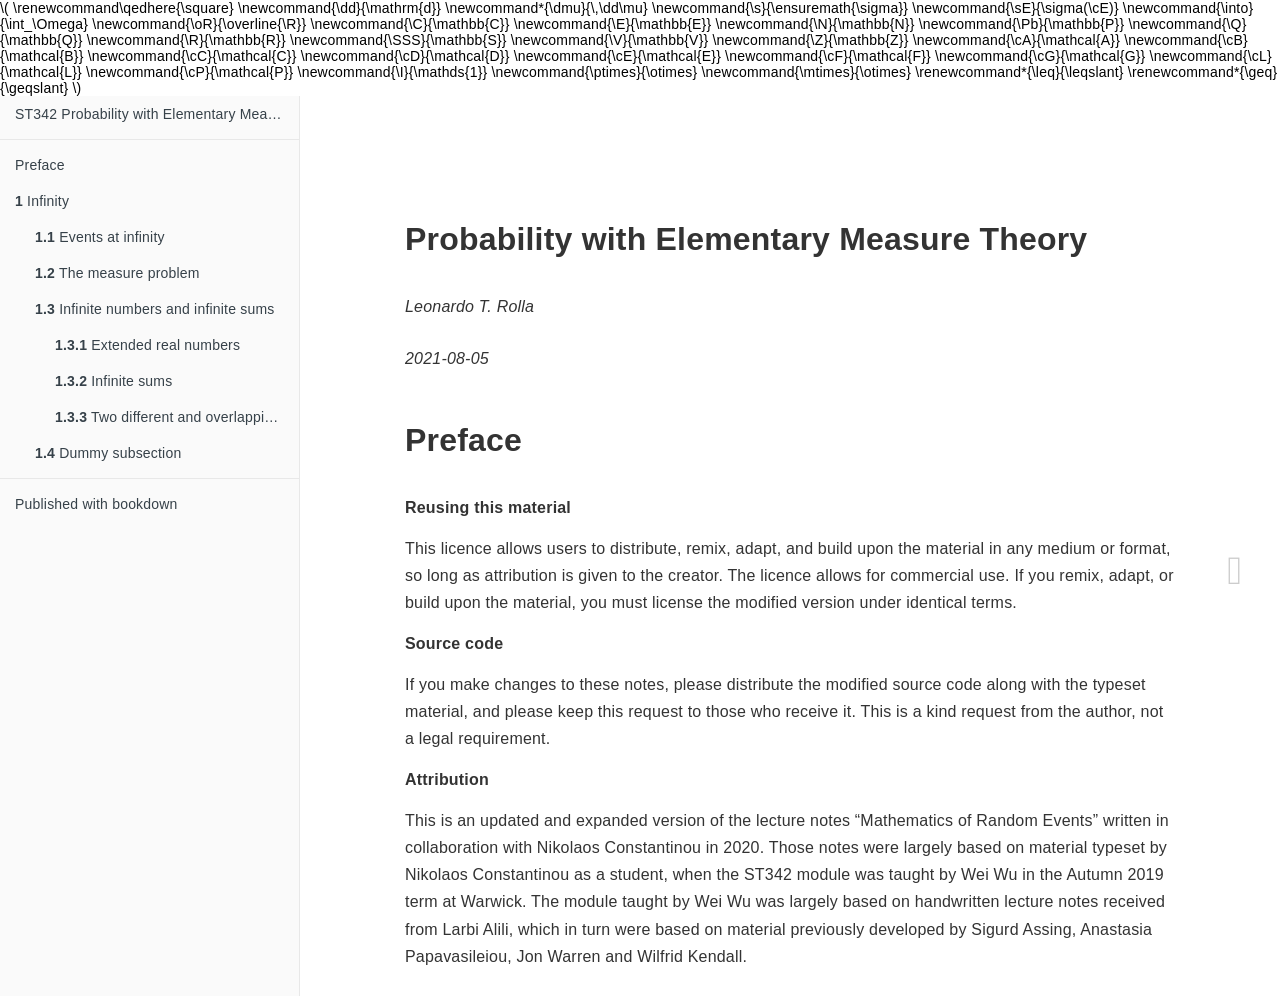
==== _book/index.html @ de6ad278 "Add pdf rendering and dummy reference section" ====
<!DOCTYPE html>
<html lang="" xml:lang="">
<head>

  <meta charset="utf-8" />
  <meta http-equiv="X-UA-Compatible" content="IE=edge" />
  <title>Probability with Elementary Measure Theory</title>
  <meta name="description" content="These are the lecture notes for the ST342 Mathematics of Random Events module taught at the University of Warwick in the academic year of 2021/2022." />
  <meta name="generator" content="bookdown 0.22.17 and GitBook 2.6.7" />

  <meta property="og:title" content="Probability with Elementary Measure Theory" />
  <meta property="og:type" content="book" />
  
  
  <meta property="og:description" content="These are the lecture notes for the ST342 Mathematics of Random Events module taught at the University of Warwick in the academic year of 2021/2022." />
  <meta name="github-repo" content="rstudio/bookdown-demo" />

  <meta name="twitter:card" content="summary" />
  <meta name="twitter:title" content="Probability with Elementary Measure Theory" />
  
  <meta name="twitter:description" content="These are the lecture notes for the ST342 Mathematics of Random Events module taught at the University of Warwick in the academic year of 2021/2022." />
  

<meta name="author" content="Leonardo T. Rolla" />


<meta name="date" content="2021-08-05" />

  <meta name="viewport" content="width=device-width, initial-scale=1" />
  <meta name="apple-mobile-web-app-capable" content="yes" />
  <meta name="apple-mobile-web-app-status-bar-style" content="black" />
  
  

<link rel="next" href="sec-intro.html"/>
<script src="libs/header-attrs-2.9/header-attrs.js"></script>
<script src="libs/jquery-3.6.0/jquery-3.6.0.min.js"></script>
<link href="libs/gitbook-2.6.7/css/style.css" rel="stylesheet" />
<link href="libs/gitbook-2.6.7/css/plugin-table.css" rel="stylesheet" />
<link href="libs/gitbook-2.6.7/css/plugin-bookdown.css" rel="stylesheet" />
<link href="libs/gitbook-2.6.7/css/plugin-highlight.css" rel="stylesheet" />
<link href="libs/gitbook-2.6.7/css/plugin-search.css" rel="stylesheet" />
<link href="libs/gitbook-2.6.7/css/plugin-fontsettings.css" rel="stylesheet" />
<link href="libs/gitbook-2.6.7/css/plugin-clipboard.css" rel="stylesheet" />









<link href="libs/anchor-sections-1.0.1/anchor-sections.css" rel="stylesheet" />
<script src="libs/anchor-sections-1.0.1/anchor-sections.js"></script>
<span class="math inline">
\(
\renewcommand\qedhere{\square}

\newcommand{\dd}{\mathrm{d}}
\newcommand*{\dmu}{\,\dd\mu}
\newcommand{\s}{\ensuremath{\sigma}}
\newcommand{\sE}{\sigma(\cE)}
\newcommand{\into}{\int_\Omega}
\newcommand{\oR}{\overline{\R}}

\newcommand{\C}{\mathbb{C}}
\newcommand{\E}{\mathbb{E}}
\newcommand{\N}{\mathbb{N}}
\newcommand{\Pb}{\mathbb{P}}
\newcommand{\Q}{\mathbb{Q}}
\newcommand{\R}{\mathbb{R}}
\newcommand{\SSS}{\mathbb{S}}
\newcommand{\V}{\mathbb{V}}
\newcommand{\Z}{\mathbb{Z}}

\newcommand{\cA}{\mathcal{A}}
\newcommand{\cB}{\mathcal{B}}
\newcommand{\cC}{\mathcal{C}}
\newcommand{\cD}{\mathcal{D}}
\newcommand{\cE}{\mathcal{E}}
\newcommand{\cF}{\mathcal{F}}
\newcommand{\cG}{\mathcal{G}}
\newcommand{\cL}{\mathcal{L}}
\newcommand{\cP}{\mathcal{P}}

\newcommand{\I}{\mathds{1}}

\newcommand{\ptimes}{\otimes}
\newcommand{\mtimes}{\otimes}

\renewcommand*{\leq}{\leqslant}
\renewcommand*{\geq}{\geqslant}
\)
</span>




<link rel="stylesheet" href="style.css" type="text/css" />
</head>

<body>



  <div class="book without-animation with-summary font-size-2 font-family-1" data-basepath=".">

    <div class="book-summary">
      <nav role="navigation">

<ul class="summary">
<li><a >ST342 Probability with Elementary Measure Theory</a></li>

<li class="divider"></li>
<li class="chapter" data-level="" data-path="index.html"><a href="index.html"><i class="fa fa-check"></i>Preface</a></li>
<li class="chapter" data-level="1" data-path="sec-intro.html"><a href="sec-intro.html"><i class="fa fa-check"></i><b>1</b> Infinity</a>
<ul>
<li class="chapter" data-level="1.1" data-path="sec-intro.html"><a href="sec-intro.html#sub:eventsinfty"><i class="fa fa-check"></i><b>1.1</b> Events at infinity</a></li>
<li class="chapter" data-level="1.2" data-path="sec-intro.html"><a href="sec-intro.html#sub:measureproblem"><i class="fa fa-check"></i><b>1.2</b> The measure problem</a></li>
<li class="chapter" data-level="1.3" data-path="sec-intro.html"><a href="sec-intro.html#sub:infinitenumbers"><i class="fa fa-check"></i><b>1.3</b> Infinite numbers and infinite sums</a>
<ul>
<li class="chapter" data-level="1.3.1" data-path="sec-intro.html"><a href="sec-intro.html#subsub:extended"><i class="fa fa-check"></i><b>1.3.1</b> Extended real numbers</a></li>
<li class="chapter" data-level="1.3.2" data-path="sec-intro.html"><a href="sec-intro.html#infinite-sums"><i class="fa fa-check"></i><b>1.3.2</b> Infinite sums</a></li>
<li class="chapter" data-level="1.3.3" data-path="sec-intro.html"><a href="sec-intro.html#two-different-and-overlapping-theories"><i class="fa fa-check"></i><b>1.3.3</b> Two different and overlapping theories</a></li>
</ul></li>
<li class="chapter" data-level="1.4" data-path="sec-intro.html"><a href="sec-intro.html#sub:dummy"><i class="fa fa-check"></i><b>1.4</b> Dummy subsection</a></li>
</ul></li>
<li class="divider"></li>
<li><a href="https://github.com/rstudio/bookdown" target="blank">Published with bookdown</a></li>

</ul>

      </nav>
    </div>

    <div class="book-body">
      <div class="body-inner">
        <div class="book-header" role="navigation">
          <h1>
            <i class="fa fa-circle-o-notch fa-spin"></i><a href="./">Probability with Elementary Measure Theory</a>
          </h1>
        </div>

        <div class="page-wrapper" tabindex="-1" role="main">
          <div class="page-inner">

            <section class="normal" id="section-">
<div id="header">
<h1 class="title">Probability with Elementary Measure Theory</h1>
<p class="author"><em>Leonardo T. Rolla</em></p>
<p class="date" style="margin-top: 1.5em;"><em>2021-08-05</em></p>
</div>
<div id="preface" class="section level1 unnumbered">
<h1>Preface</h1>
<p><strong>Reusing this material</strong></p>
<p>This licence allows users to distribute, remix, adapt, and build upon
the material in any medium or format, so long as attribution is given to
the creator. The licence allows for commercial use. If you remix, adapt,
or build upon the material, you must license the modified version under
identical terms.</p>
<p><strong>Source code</strong></p>
<p>If you make changes to these notes, please distribute the modified
source code along with the typeset material, and please keep this
request to those who receive it. This is a kind request from the author,
not a legal requirement.</p>
<p><strong>Attribution</strong></p>
<p>This is an updated and expanded version of the lecture notes
“Mathematics of Random Events” written in collaboration with Nikolaos
Constantinou in 2020. Those notes were largely based on material typeset
by Nikolaos Constantinou as a student, when the ST342 module was taught
by Wei Wu in the Autumn 2019 term at Warwick. The module taught by Wei
Wu was largely based on handwritten lecture notes received from Larbi
Alili, which in turn were based on material previously developed by
Sigurd Assing, Anastasia Papavasileiou, Jon Warren and Wilfrid Kendall.</p>

</div>
            </section>

          </div>
        </div>
      </div>

<a href="sec-intro.html" class="navigation navigation-next navigation-unique" aria-label="Next page"><i class="fa fa-angle-right"></i></a>
    </div>
  </div>
<script src="libs/gitbook-2.6.7/js/app.min.js"></script>
<script src="libs/gitbook-2.6.7/js/lunr.js"></script>
<script src="libs/gitbook-2.6.7/js/clipboard.min.js"></script>
<script src="libs/gitbook-2.6.7/js/plugin-search.js"></script>
<script src="libs/gitbook-2.6.7/js/plugin-sharing.js"></script>
<script src="libs/gitbook-2.6.7/js/plugin-fontsettings.js"></script>
<script src="libs/gitbook-2.6.7/js/plugin-bookdown.js"></script>
<script src="libs/gitbook-2.6.7/js/jquery.highlight.js"></script>
<script src="libs/gitbook-2.6.7/js/plugin-clipboard.js"></script>
<script>
gitbook.require(["gitbook"], function(gitbook) {
gitbook.start({
"sharing": {
"github": false,
"facebook": true,
"twitter": true,
"linkedin": false,
"weibo": false,
"instapaper": false,
"vk": false,
"whatsapp": false,
"all": ["facebook", "twitter", "linkedin", "weibo", "instapaper"]
},
"fontsettings": {
"theme": "white",
"family": "sans",
"size": 2
},
"edit": {
"link": null,
"text": null
},
"history": {
"link": null,
"text": null
},
"view": {
"link": null,
"text": null
},
"download": ["ST342-bookdown.pdf", "ST342-bookdown.epub"],
"search": {
"engine": "lunr",
"options": null
},
"toc": {
"collapse": "subsection"
}
});
});
</script>

<!-- dynamically load mathjax for compatibility with self-contained -->
<script>
  (function () {
    var script = document.createElement("script");
    script.type = "text/javascript";
    var src = "true";
    if (src === "" || src === "true") src = "https://mathjax.rstudio.com/latest/MathJax.js?config=TeX-MML-AM_CHTML";
    if (location.protocol !== "file:")
      if (/^https?:/.test(src))
        src = src.replace(/^https?:/, '');
    script.src = src;
    document.getElementsByTagName("head")[0].appendChild(script);
  })();
</script>
</body>

</html>
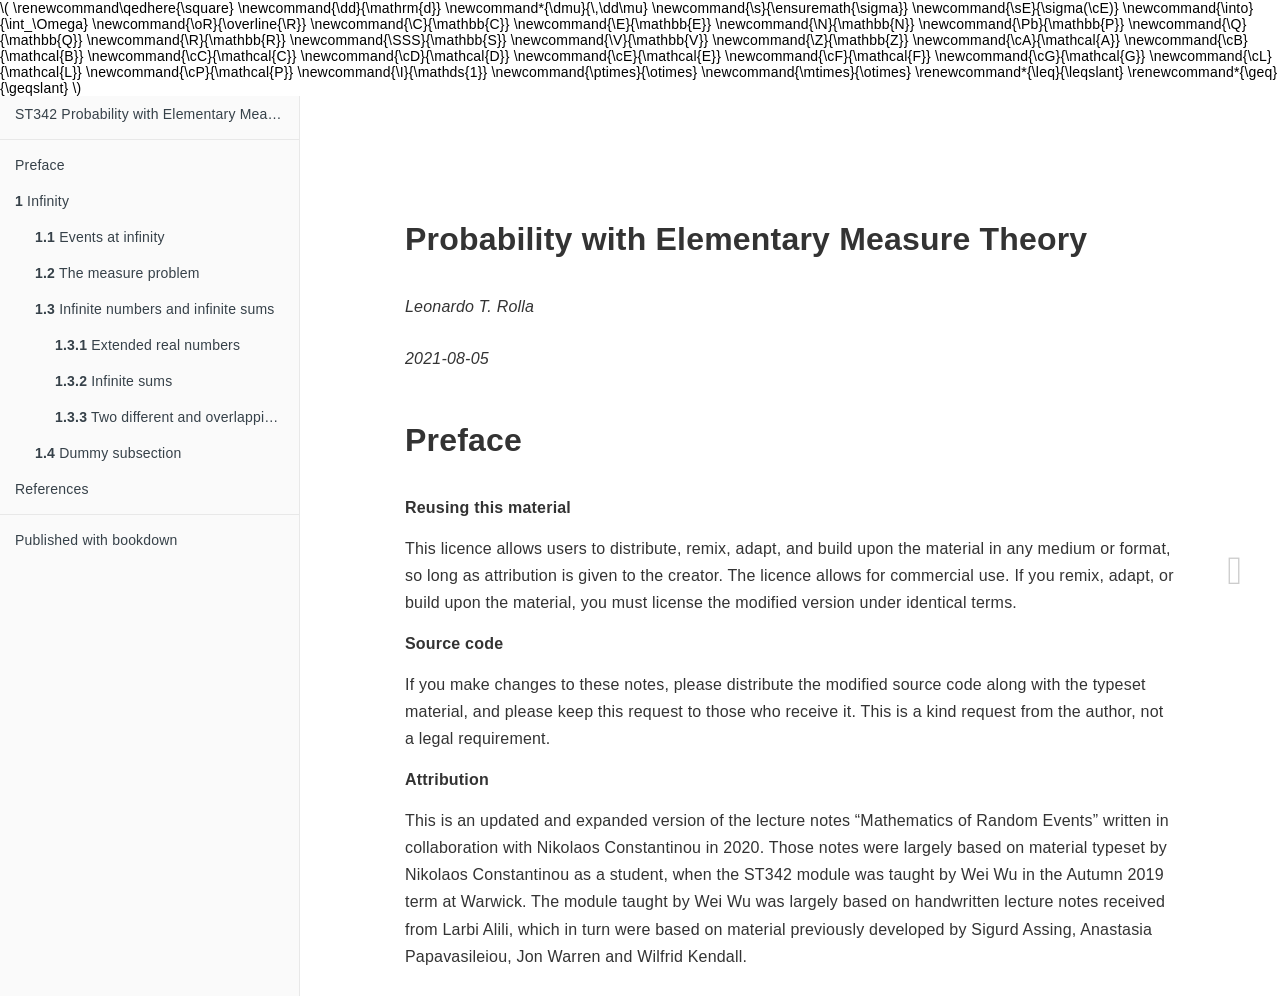
==== commit 83a029bf: "Add References" ====
--- a/_book/index.html
+++ b/_book/index.html
@@ -96,6 +96,28 @@
 
 
 
+<style type="text/css">
+/* Used with Pandoc 2.11+ new --citeproc when CSL is used */
+div.csl-bib-body { }
+div.csl-entry {
+  clear: both;
+}
+.hanging div.csl-entry {
+  margin-left:2em;
+  text-indent:-2em;
+}
+div.csl-left-margin {
+  min-width:2em;
+  float:left;
+}
+div.csl-right-inline {
+  margin-left:2em;
+  padding-left:1em;
+}
+div.csl-indent {
+  margin-left: 2em;
+}
+</style>
 
 <link rel="stylesheet" href="style.css" type="text/css" />
 </head>
@@ -126,6 +148,7 @@
 </ul></li>
 <li class="chapter" data-level="1.4" data-path="sec-intro.html"><a href="sec-intro.html#sub:dummy"><i class="fa fa-check"></i><b>1.4</b> Dummy subsection</a></li>
 </ul></li>
+<li class="chapter" data-level="" data-path="references.html"><a href="references.html"><i class="fa fa-check"></i>References</a></li>
 <li class="divider"></li>
 <li><a href="https://github.com/rstudio/bookdown" target="blank">Published with bookdown</a></li>
 
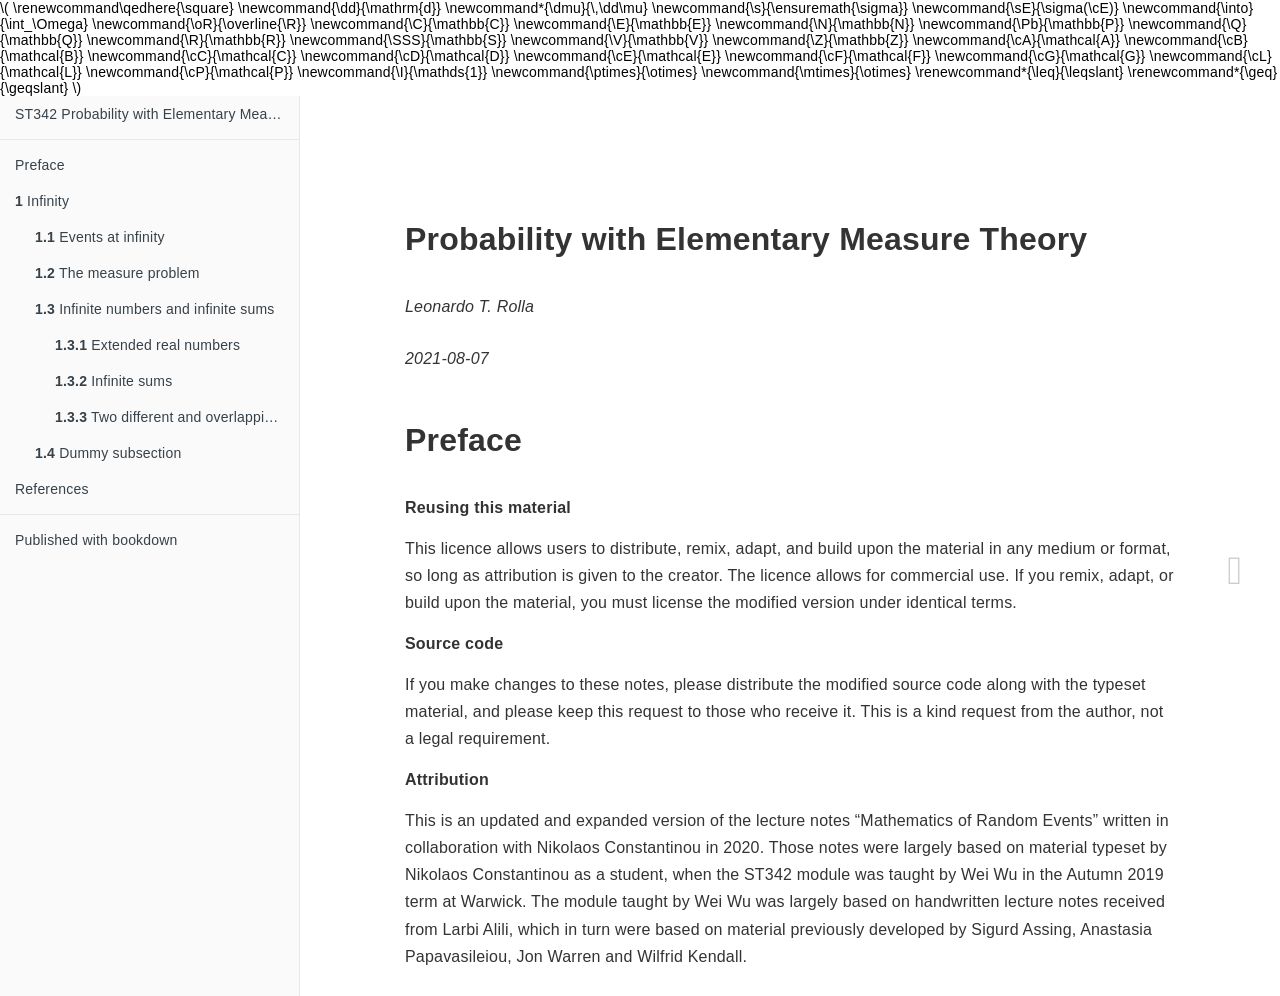
==== commit 0c367c86: "Change the look of mathbb in PDF, remove epub and bs4 version" ====
--- a/_book/index.html
+++ b/_book/index.html
@@ -24,7 +24,7 @@
 <meta name="author" content="Leonardo T. Rolla" />
 
 
-<meta name="date" content="2021-08-05" />
+<meta name="date" content="2021-08-07" />
 
   <meta name="viewport" content="width=device-width, initial-scale=1" />
   <meta name="apple-mobile-web-app-capable" content="yes" />
@@ -32,7 +32,7 @@
   
   
 
-<link rel="next" href="sec-intro.html"/>
+<link rel="next" href="1-sec-intro.html"/>
 <script src="libs/header-attrs-2.9/header-attrs.js"></script>
 <script src="libs/jquery-3.6.0/jquery-3.6.0.min.js"></script>
 <link href="libs/gitbook-2.6.7/css/style.css" rel="stylesheet" />
@@ -136,17 +136,17 @@
 
 <li class="divider"></li>
 <li class="chapter" data-level="" data-path="index.html"><a href="index.html"><i class="fa fa-check"></i>Preface</a></li>
-<li class="chapter" data-level="1" data-path="sec-intro.html"><a href="sec-intro.html"><i class="fa fa-check"></i><b>1</b> Infinity</a>
+<li class="chapter" data-level="1" data-path="1-sec-intro.html"><a href="1-sec-intro.html"><i class="fa fa-check"></i><b>1</b> Infinity</a>
 <ul>
-<li class="chapter" data-level="1.1" data-path="sec-intro.html"><a href="sec-intro.html#sub:eventsinfty"><i class="fa fa-check"></i><b>1.1</b> Events at infinity</a></li>
-<li class="chapter" data-level="1.2" data-path="sec-intro.html"><a href="sec-intro.html#sub:measureproblem"><i class="fa fa-check"></i><b>1.2</b> The measure problem</a></li>
-<li class="chapter" data-level="1.3" data-path="sec-intro.html"><a href="sec-intro.html#sub:infinitenumbers"><i class="fa fa-check"></i><b>1.3</b> Infinite numbers and infinite sums</a>
+<li class="chapter" data-level="1.1" data-path="1-sec-intro.html"><a href="1-sec-intro.html#sub:eventsinfty"><i class="fa fa-check"></i><b>1.1</b> Events at infinity</a></li>
+<li class="chapter" data-level="1.2" data-path="1-sec-intro.html"><a href="1-sec-intro.html#sub:measureproblem"><i class="fa fa-check"></i><b>1.2</b> The measure problem</a></li>
+<li class="chapter" data-level="1.3" data-path="1-sec-intro.html"><a href="1-sec-intro.html#sub:infinitenumbers"><i class="fa fa-check"></i><b>1.3</b> Infinite numbers and infinite sums</a>
 <ul>
-<li class="chapter" data-level="1.3.1" data-path="sec-intro.html"><a href="sec-intro.html#subsub:extended"><i class="fa fa-check"></i><b>1.3.1</b> Extended real numbers</a></li>
-<li class="chapter" data-level="1.3.2" data-path="sec-intro.html"><a href="sec-intro.html#infinite-sums"><i class="fa fa-check"></i><b>1.3.2</b> Infinite sums</a></li>
-<li class="chapter" data-level="1.3.3" data-path="sec-intro.html"><a href="sec-intro.html#two-different-and-overlapping-theories"><i class="fa fa-check"></i><b>1.3.3</b> Two different and overlapping theories</a></li>
+<li class="chapter" data-level="1.3.1" data-path="1-sec-intro.html"><a href="1-sec-intro.html#subsub:extended"><i class="fa fa-check"></i><b>1.3.1</b> Extended real numbers</a></li>
+<li class="chapter" data-level="1.3.2" data-path="1-sec-intro.html"><a href="1-sec-intro.html#infinite-sums"><i class="fa fa-check"></i><b>1.3.2</b> Infinite sums</a></li>
+<li class="chapter" data-level="1.3.3" data-path="1-sec-intro.html"><a href="1-sec-intro.html#two-different-and-overlapping-theories"><i class="fa fa-check"></i><b>1.3.3</b> Two different and overlapping theories</a></li>
 </ul></li>
-<li class="chapter" data-level="1.4" data-path="sec-intro.html"><a href="sec-intro.html#sub:dummy"><i class="fa fa-check"></i><b>1.4</b> Dummy subsection</a></li>
+<li class="chapter" data-level="1.4" data-path="1-sec-intro.html"><a href="1-sec-intro.html#sub:dummy"><i class="fa fa-check"></i><b>1.4</b> Dummy subsection</a></li>
 </ul></li>
 <li class="chapter" data-level="" data-path="references.html"><a href="references.html"><i class="fa fa-check"></i>References</a></li>
 <li class="divider"></li>
@@ -172,7 +172,7 @@
 <div id="header">
 <h1 class="title">Probability with Elementary Measure Theory</h1>
 <p class="author"><em>Leonardo T. Rolla</em></p>
-<p class="date" style="margin-top: 1.5em;"><em>2021-08-05</em></p>
+<p class="date" style="margin-top: 1.5em;"><em>2021-08-07</em></p>
 </div>
 <div id="preface" class="section level1 unnumbered">
 <h1>Preface</h1>
@@ -204,7 +204,7 @@
         </div>
       </div>
 
-<a href="sec-intro.html" class="navigation navigation-next navigation-unique" aria-label="Next page"><i class="fa fa-angle-right"></i></a>
+<a href="1-sec-intro.html" class="navigation navigation-next navigation-unique" aria-label="Next page"><i class="fa fa-angle-right"></i></a>
     </div>
   </div>
 <script src="libs/gitbook-2.6.7/js/app.min.js"></script>
@@ -247,7 +247,7 @@
 "link": null,
 "text": null
 },
-"download": ["ST342-bookdown.pdf", "ST342-bookdown.epub"],
+"download": ["ST342-bookdown.pdf"],
 "search": {
 "engine": "lunr",
 "options": null
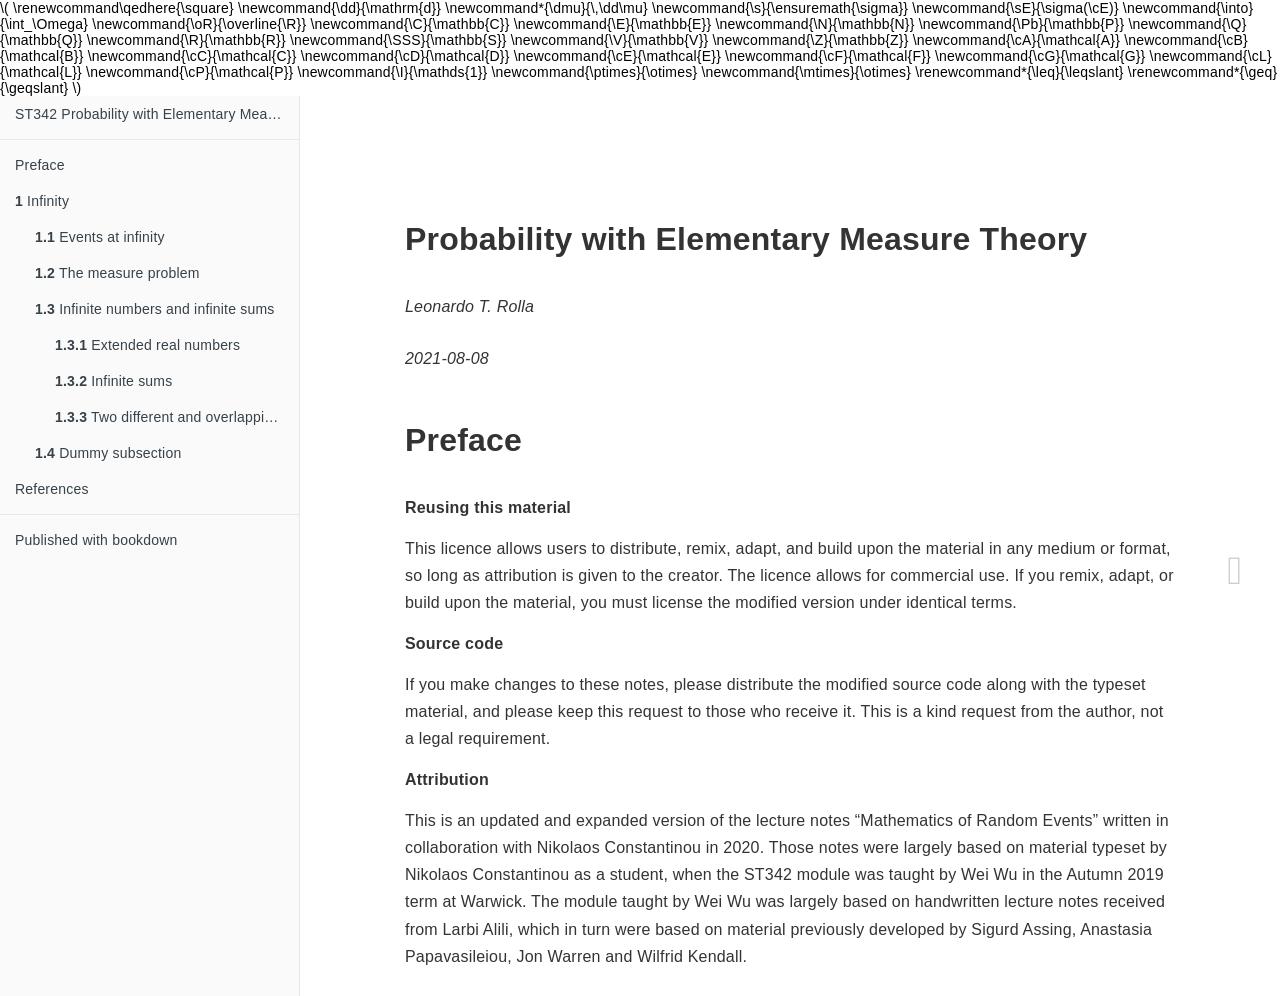
==== commit ee0b4203: "Change \C to \CC" ====
--- a/_book/index.html
+++ b/_book/index.html
@@ -24,7 +24,7 @@
 <meta name="author" content="Leonardo T. Rolla" />
 
 
-<meta name="date" content="2021-08-07" />
+<meta name="date" content="2021-08-08" />
 
   <meta name="viewport" content="width=device-width, initial-scale=1" />
   <meta name="apple-mobile-web-app-capable" content="yes" />
@@ -172,7 +172,7 @@
 <div id="header">
 <h1 class="title">Probability with Elementary Measure Theory</h1>
 <p class="author"><em>Leonardo T. Rolla</em></p>
-<p class="date" style="margin-top: 1.5em;"><em>2021-08-07</em></p>
+<p class="date" style="margin-top: 1.5em;"><em>2021-08-08</em></p>
 </div>
 <div id="preface" class="section level1 unnumbered">
 <h1>Preface</h1>
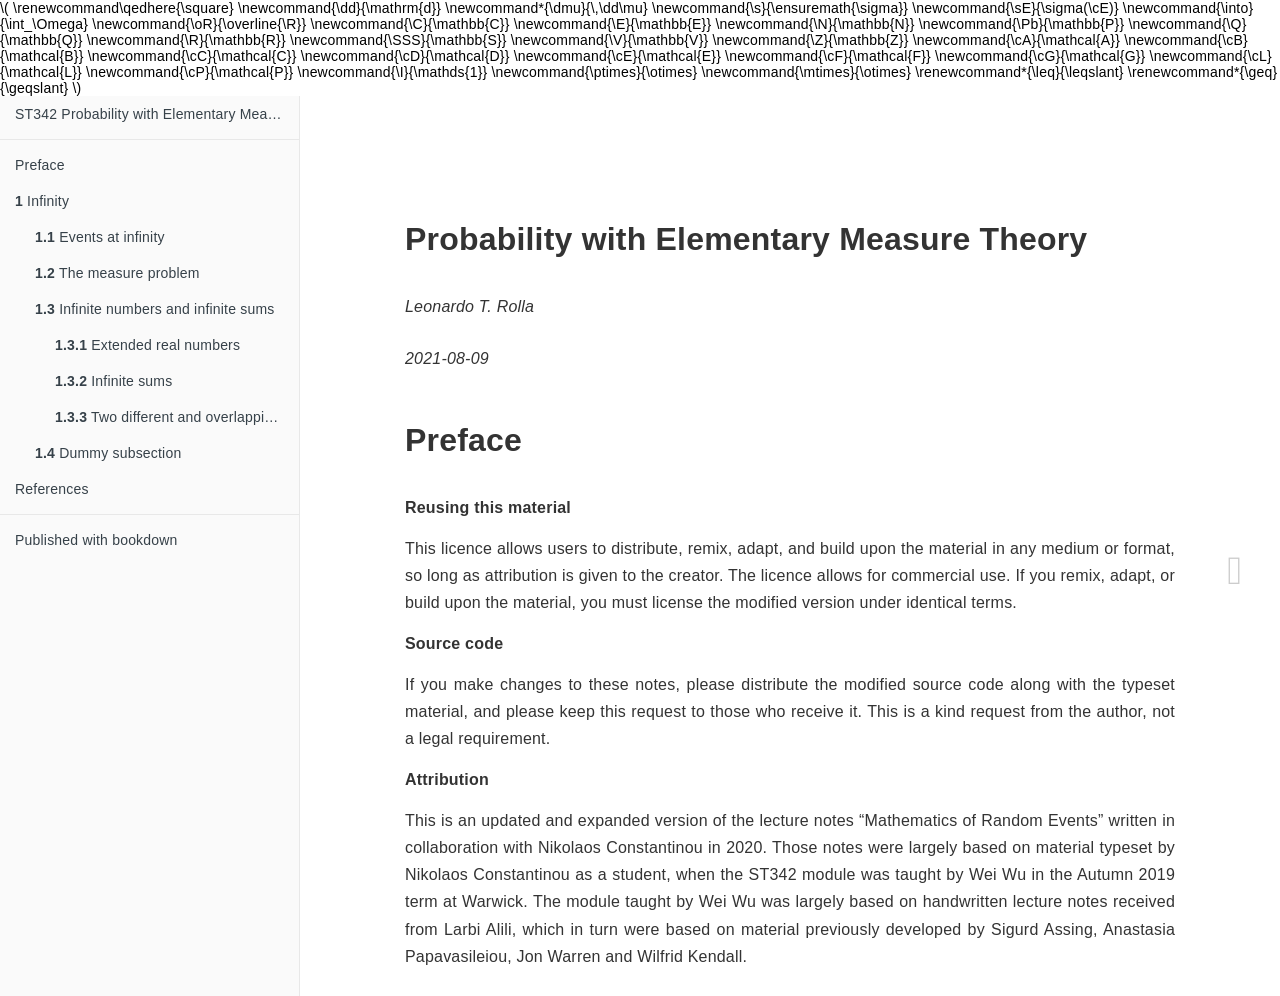
==== commit 00da3d18: "Upgrade to Pandoc 2.14.1" ====
--- a/_book/index.html
+++ b/_book/index.html
@@ -24,7 +24,7 @@
 <meta name="author" content="Leonardo T. Rolla" />
 
 
-<meta name="date" content="2021-08-08" />
+<meta name="date" content="2021-08-09" />
 
   <meta name="viewport" content="width=device-width, initial-scale=1" />
   <meta name="apple-mobile-web-app-capable" content="yes" />
@@ -172,7 +172,7 @@
 <div id="header">
 <h1 class="title">Probability with Elementary Measure Theory</h1>
 <p class="author"><em>Leonardo T. Rolla</em></p>
-<p class="date" style="margin-top: 1.5em;"><em>2021-08-08</em></p>
+<p class="date" style="margin-top: 1.5em;"><em>2021-08-09</em></p>
 </div>
 <div id="preface" class="section level1 unnumbered">
 <h1>Preface</h1>
--- a/_book/style.css
+++ b/_book/style.css
@@ -0,0 +1,17 @@
+p.caption {
+  color: #777;
+  margin-top: 10px;
+}
+p code {
+  white-space: inherit;
+}
+pre {
+  word-break: normal;
+  word-wrap: normal;
+}
+pre code {
+  white-space: inherit;
+}
+p {
+  text-align: justify;
+}
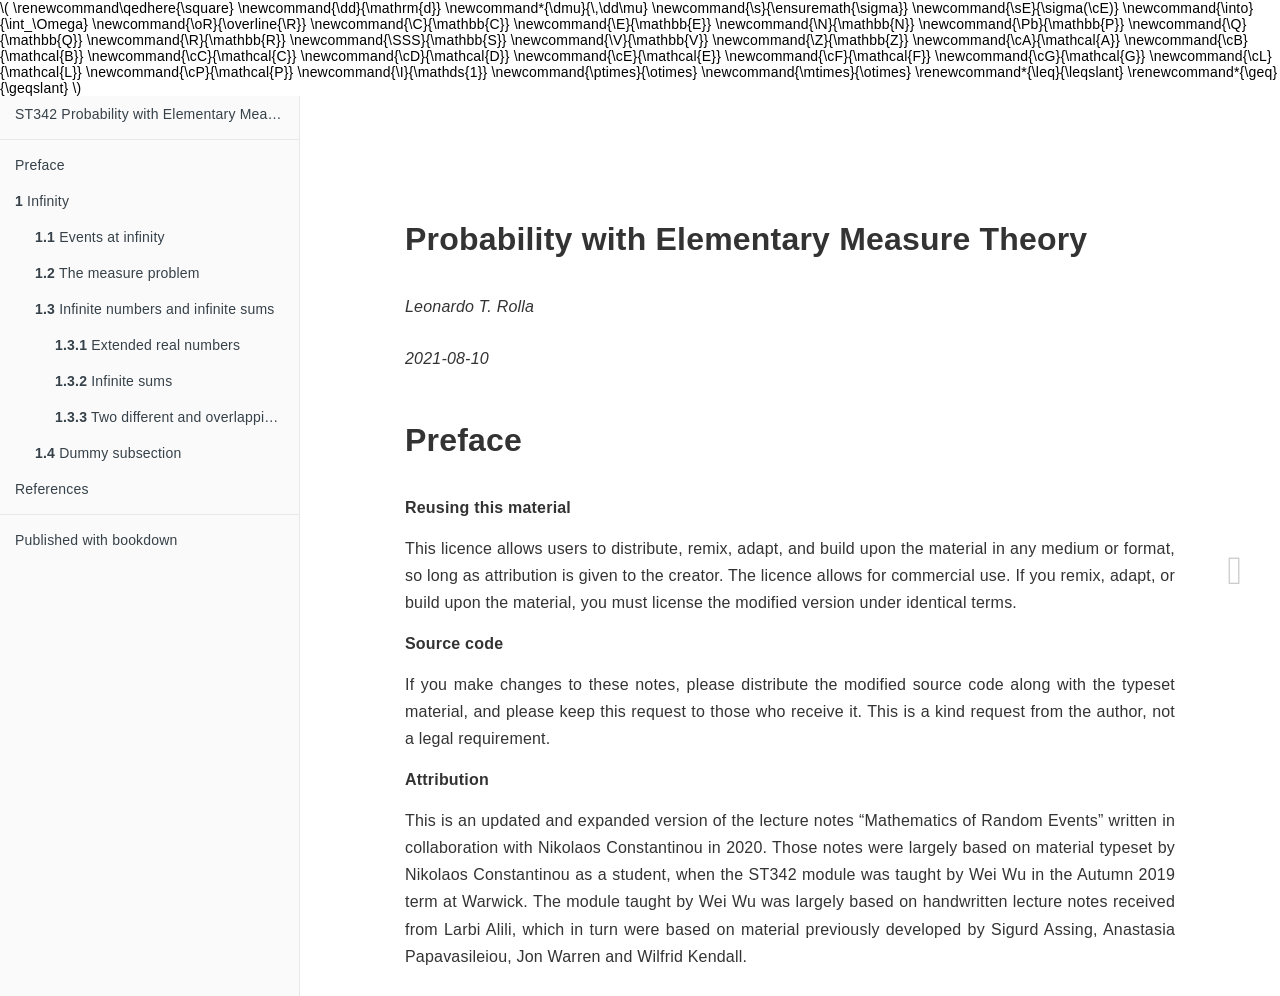
==== commit 07bc3577: "Rerender the book" ====
--- a/_book/index.html
+++ b/_book/index.html
@@ -24,7 +24,7 @@
 <meta name="author" content="Leonardo T. Rolla" />
 
 
-<meta name="date" content="2021-08-09" />
+<meta name="date" content="2021-08-10" />
 
   <meta name="viewport" content="width=device-width, initial-scale=1" />
   <meta name="apple-mobile-web-app-capable" content="yes" />
@@ -172,7 +172,7 @@
 <div id="header">
 <h1 class="title">Probability with Elementary Measure Theory</h1>
 <p class="author"><em>Leonardo T. Rolla</em></p>
-<p class="date" style="margin-top: 1.5em;"><em>2021-08-09</em></p>
+<p class="date" style="margin-top: 1.5em;"><em>2021-08-10</em></p>
 </div>
 <div id="preface" class="section level1 unnumbered">
 <h1>Preface</h1>
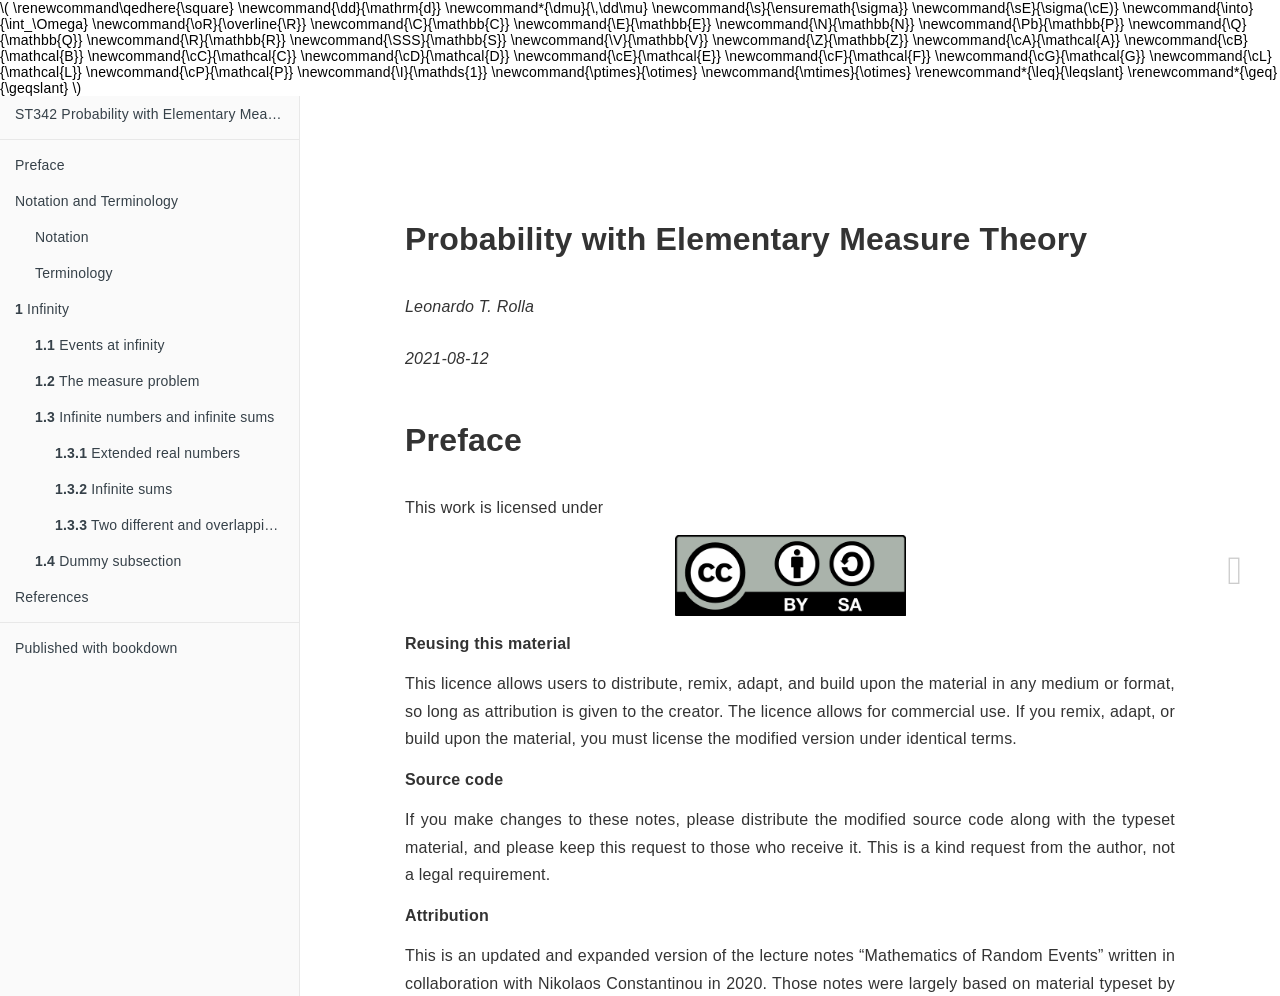
==== commit 127c0562: "Add the license and notation page" ====
--- a/_book/index.html
+++ b/_book/index.html
@@ -24,7 +24,7 @@
 <meta name="author" content="Leonardo T. Rolla" />
 
 
-<meta name="date" content="2021-08-10" />
+<meta name="date" content="2021-08-12" />
 
   <meta name="viewport" content="width=device-width, initial-scale=1" />
   <meta name="apple-mobile-web-app-capable" content="yes" />
@@ -32,8 +32,8 @@
   
   
 
-<link rel="next" href="1-sec-intro.html"/>
-<script src="libs/header-attrs-2.9/header-attrs.js"></script>
+<link rel="next" href="notation-and-terminology.html"/>
+<script src="libs/header-attrs-2.10/header-attrs.js"></script>
 <script src="libs/jquery-3.6.0/jquery-3.6.0.min.js"></script>
 <link href="libs/gitbook-2.6.7/css/style.css" rel="stylesheet" />
 <link href="libs/gitbook-2.6.7/css/plugin-table.css" rel="stylesheet" />
@@ -136,6 +136,11 @@
 
 <li class="divider"></li>
 <li class="chapter" data-level="" data-path="index.html"><a href="index.html"><i class="fa fa-check"></i>Preface</a></li>
+<li class="chapter" data-level="" data-path="notation-and-terminology.html"><a href="notation-and-terminology.html"><i class="fa fa-check"></i>Notation and Terminology</a>
+<ul>
+<li class="chapter" data-level="" data-path="notation-and-terminology.html"><a href="notation-and-terminology.html#notation"><i class="fa fa-check"></i>Notation</a></li>
+<li class="chapter" data-level="" data-path="notation-and-terminology.html"><a href="notation-and-terminology.html#terminology"><i class="fa fa-check"></i>Terminology</a></li>
+</ul></li>
 <li class="chapter" data-level="1" data-path="1-sec-intro.html"><a href="1-sec-intro.html"><i class="fa fa-check"></i><b>1</b> Infinity</a>
 <ul>
 <li class="chapter" data-level="1.1" data-path="1-sec-intro.html"><a href="1-sec-intro.html#sub:eventsinfty"><i class="fa fa-check"></i><b>1.1</b> Events at infinity</a></li>
@@ -172,10 +177,12 @@
 <div id="header">
 <h1 class="title">Probability with Elementary Measure Theory</h1>
 <p class="author"><em>Leonardo T. Rolla</em></p>
-<p class="date" style="margin-top: 1.5em;"><em>2021-08-10</em></p>
+<p class="date" style="margin-top: 1.5em;"><em>2021-08-12</em></p>
 </div>
 <div id="preface" class="section level1 unnumbered">
 <h1>Preface</h1>
+<p>This work is licensed under</p>
+<p><img src="images/by-sa.png" title="Creative Commons Attribution-ShareAlike license" alt="Creative Commons Attribution-ShareAlike license" width="30%" style="display: block; margin: auto;" /></p>
 <p><strong>Reusing this material</strong></p>
 <p>This licence allows users to distribute, remix, adapt, and build upon
 the material in any medium or format, so long as attribution is given to
@@ -204,7 +211,7 @@
         </div>
       </div>
 
-<a href="1-sec-intro.html" class="navigation navigation-next navigation-unique" aria-label="Next page"><i class="fa fa-angle-right"></i></a>
+<a href="notation-and-terminology.html" class="navigation navigation-next navigation-unique" aria-label="Next page"><i class="fa fa-angle-right"></i></a>
     </div>
   </div>
 <script src="libs/gitbook-2.6.7/js/app.min.js"></script>
